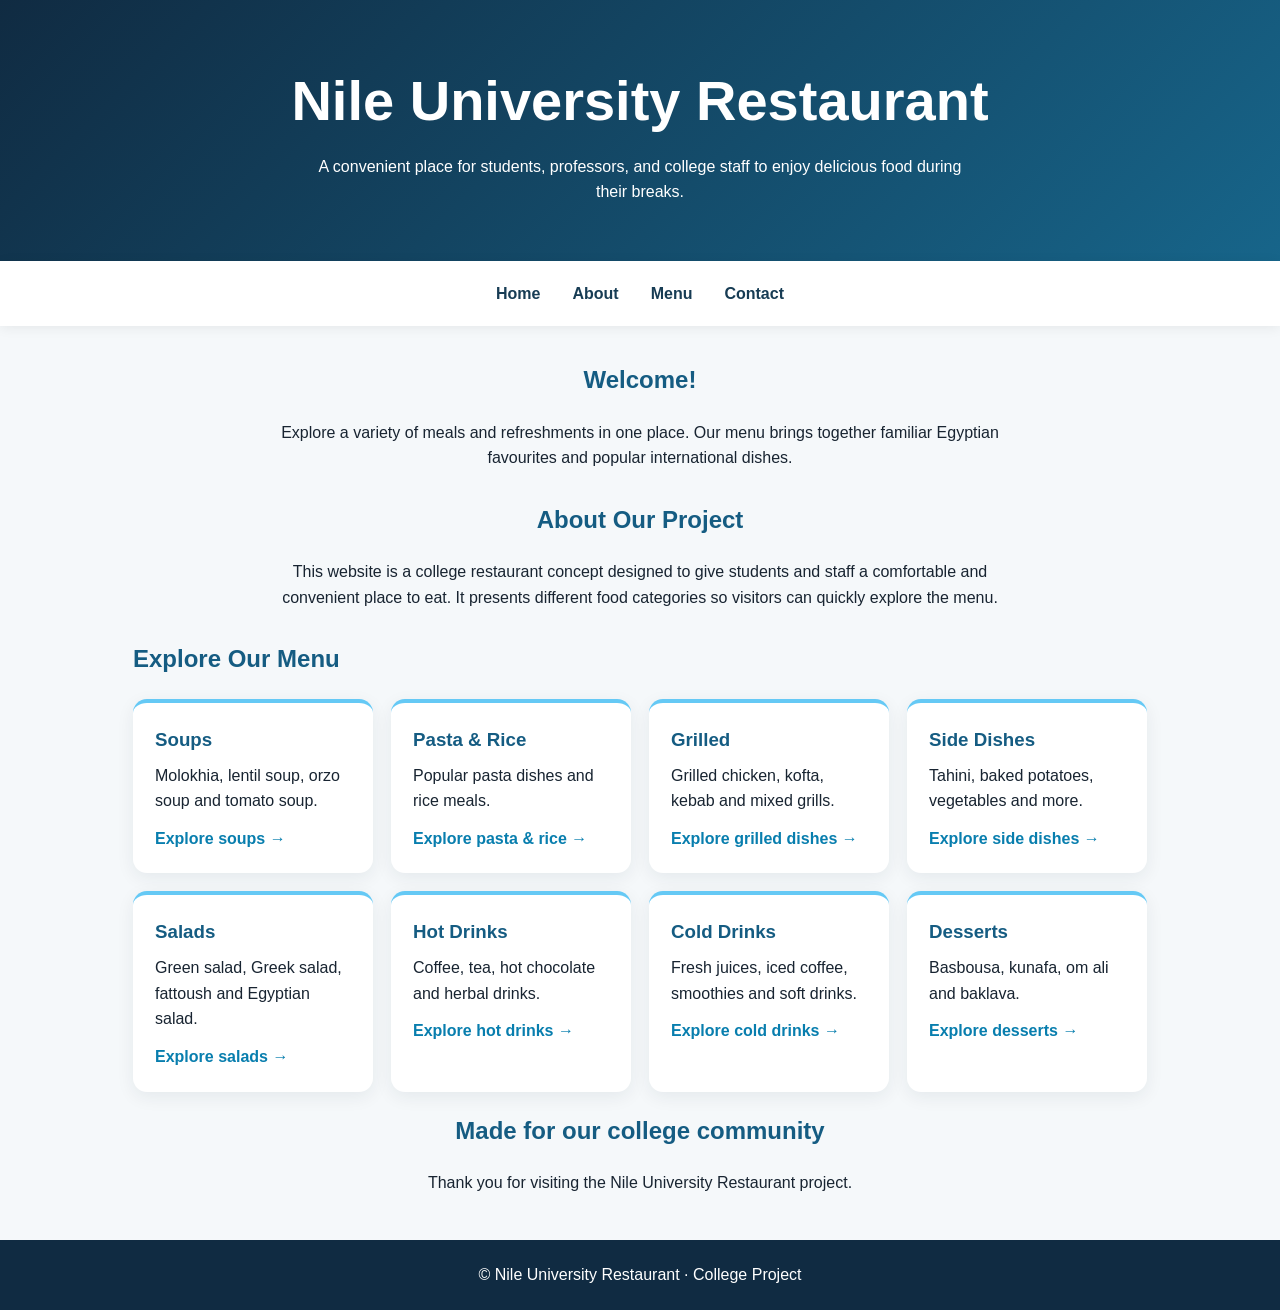
==== index.html @ 107f42c7 "Publish Nile University restaurant homepage" ====
<!doctype html>
<html lang="en">
<head>
<meta charset="utf-8"><meta name="viewport" content="width=device-width,initial-scale=1">
<title>Nile University Restaurant</title>
<style>
:root{--blue:#65C9F5;--ink:#182431;--paper:#f5f8fa}
*{box-sizing:border-box}html{scroll-behavior:smooth}body{margin:0;font-family:Arial,sans-serif;background:var(--paper);color:var(--ink);line-height:1.6}
header{background:linear-gradient(135deg,#102b42,#17658a);color:white;padding:56px 20px;text-align:center}
header h1{font-size:clamp(2rem,5vw,3.5rem);margin:0 0 8px}header p{margin:0 auto;max-width:650px}
nav{position:sticky;top:0;background:#fff;display:flex;gap:8px;justify-content:center;flex-wrap:wrap;padding:12px;box-shadow:0 2px 12px #0001;z-index:2}
nav a{color:#173c54;text-decoration:none;padding:8px 12px;border-radius:20px;font-weight:bold}nav a:hover{background:#e3f6ff}
main{max-width:1050px;margin:35px auto;padding:0 18px}.intro{text-align:center;max-width:760px;margin:0 auto 30px}
h2{color:#155c82}.grid{display:grid;grid-template-columns:repeat(auto-fit,minmax(220px,1fr));gap:18px}
.card{background:white;border-radius:14px;padding:22px;box-shadow:0 5px 18px #142b3a12;border-top:4px solid var(--blue)}
.card h3{margin:0 0 8px;color:#155c82}.card p{margin:0 0 12px}.card a{color:#087eae;font-weight:bold;text-decoration:none}
footer{text-align:center;background:#102b42;color:white;padding:22px;margin-top:45px}
</style></head>
<body>
<header><h1>Nile University Restaurant</h1><p>A convenient place for students, professors, and college staff to enjoy delicious food during their breaks.</p></header>
<nav><a href="#home">Home</a><a href="#about">About</a><a href="#menu">Menu</a><a href="#contact">Contact</a></nav>
<main id="home">
<section class="intro"><h2>Welcome!</h2><p>Explore a variety of meals and refreshments in one place. Our menu brings together familiar Egyptian favourites and popular international dishes.</p></section>
<section id="about" class="intro"><h2>About Our Project</h2><p>This website is a college restaurant concept designed to give students and staff a comfortable and convenient place to eat. It presents different food categories so visitors can quickly explore the menu.</p></section>
<section id="menu"><h2>Explore Our Menu</h2><div class="grid">
<article class="card"><h3>Soups</h3><p>Molokhia, lentil soup, orzo soup and tomato soup.</p><a href="Soup.html">Explore soups →</a></article>
<article class="card"><h3>Pasta &amp; Rice</h3><p>Popular pasta dishes and rice meals.</p><a href="Pasta%20and%20Rice.html">Explore pasta &amp; rice →</a></article>
<article class="card"><h3>Grilled</h3><p>Grilled chicken, kofta, kebab and mixed grills.</p><a href="Grilled.html">Explore grilled dishes →</a></article>
<article class="card"><h3>Side Dishes</h3><p>Tahini, baked potatoes, vegetables and more.</p><a href="Side%20Dish.html">Explore side dishes →</a></article>
<article class="card"><h3>Salads</h3><p>Green salad, Greek salad, fattoush and Egyptian salad.</p><a href="Salad.html">Explore salads →</a></article>
<article class="card"><h3>Hot Drinks</h3><p>Coffee, tea, hot chocolate and herbal drinks.</p><a href="Hot%20Drinks.html">Explore hot drinks →</a></article>
<article class="card"><h3>Cold Drinks</h3><p>Fresh juices, iced coffee, smoothies and soft drinks.</p><a href="Cold%20Drinks.html">Explore cold drinks →</a></article>
<article class="card"><h3>Desserts</h3><p>Basbousa, kunafa, om ali and baklava.</p><a href="Dessert.html">Explore desserts →</a></article>
</div></section>
<section id="contact" class="intro"><h2>Made for our college community</h2><p>Thank you for visiting the Nile University Restaurant project.</p></section>
</main><footer>© Nile University Restaurant · College Project</footer>
</body></html>
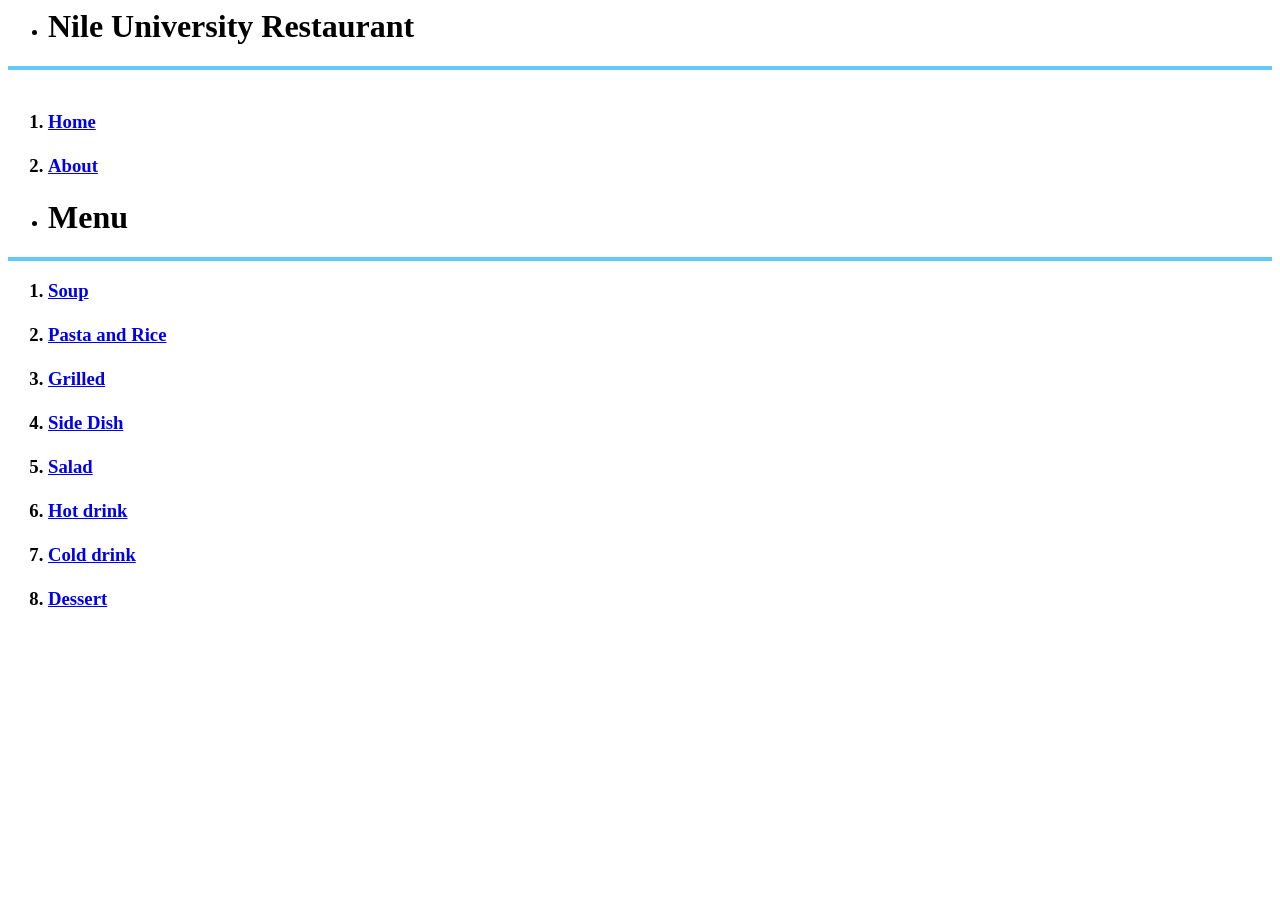
==== commit 6d65d137: "Use original Home page as GitHub Pages entry point" ====
--- a/index.html
+++ b/index.html
@@ -1,37 +1,50 @@
-<!doctype html>
-<html lang="en">
+<html>
 <head>
-<meta charset="utf-8"><meta name="viewport" content="width=device-width,initial-scale=1">
-<title>Nile University Restaurant</title>
-<style>
-:root{--blue:#65C9F5;--ink:#182431;--paper:#f5f8fa}
-*{box-sizing:border-box}html{scroll-behavior:smooth}body{margin:0;font-family:Arial,sans-serif;background:var(--paper);color:var(--ink);line-height:1.6}
-header{background:linear-gradient(135deg,#102b42,#17658a);color:white;padding:56px 20px;text-align:center}
-header h1{font-size:clamp(2rem,5vw,3.5rem);margin:0 0 8px}header p{margin:0 auto;max-width:650px}
-nav{position:sticky;top:0;background:#fff;display:flex;gap:8px;justify-content:center;flex-wrap:wrap;padding:12px;box-shadow:0 2px 12px #0001;z-index:2}
-nav a{color:#173c54;text-decoration:none;padding:8px 12px;border-radius:20px;font-weight:bold}nav a:hover{background:#e3f6ff}
-main{max-width:1050px;margin:35px auto;padding:0 18px}.intro{text-align:center;max-width:760px;margin:0 auto 30px}
-h2{color:#155c82}.grid{display:grid;grid-template-columns:repeat(auto-fit,minmax(220px,1fr));gap:18px}
-.card{background:white;border-radius:14px;padding:22px;box-shadow:0 5px 18px #142b3a12;border-top:4px solid var(--blue)}
-.card h3{margin:0 0 8px;color:#155c82}.card p{margin:0 0 12px}.card a{color:#087eae;font-weight:bold;text-decoration:none}
-footer{text-align:center;background:#102b42;color:white;padding:22px;margin-top:45px}
-</style></head>
-<body>
-<header><h1>Nile University Restaurant</h1><p>A convenient place for students, professors, and college staff to enjoy delicious food during their breaks.</p></header>
-<nav><a href="#home">Home</a><a href="#about">About</a><a href="#menu">Menu</a><a href="#contact">Contact</a></nav>
-<main id="home">
-<section class="intro"><h2>Welcome!</h2><p>Explore a variety of meals and refreshments in one place. Our menu brings together familiar Egyptian favourites and popular international dishes.</p></section>
-<section id="about" class="intro"><h2>About Our Project</h2><p>This website is a college restaurant concept designed to give students and staff a comfortable and convenient place to eat. It presents different food categories so visitors can quickly explore the menu.</p></section>
-<section id="menu"><h2>Explore Our Menu</h2><div class="grid">
-<article class="card"><h3>Soups</h3><p>Molokhia, lentil soup, orzo soup and tomato soup.</p><a href="Soup.html">Explore soups →</a></article>
-<article class="card"><h3>Pasta &amp; Rice</h3><p>Popular pasta dishes and rice meals.</p><a href="Pasta%20and%20Rice.html">Explore pasta &amp; rice →</a></article>
-<article class="card"><h3>Grilled</h3><p>Grilled chicken, kofta, kebab and mixed grills.</p><a href="Grilled.html">Explore grilled dishes →</a></article>
-<article class="card"><h3>Side Dishes</h3><p>Tahini, baked potatoes, vegetables and more.</p><a href="Side%20Dish.html">Explore side dishes →</a></article>
-<article class="card"><h3>Salads</h3><p>Green salad, Greek salad, fattoush and Egyptian salad.</p><a href="Salad.html">Explore salads →</a></article>
-<article class="card"><h3>Hot Drinks</h3><p>Coffee, tea, hot chocolate and herbal drinks.</p><a href="Hot%20Drinks.html">Explore hot drinks →</a></article>
-<article class="card"><h3>Cold Drinks</h3><p>Fresh juices, iced coffee, smoothies and soft drinks.</p><a href="Cold%20Drinks.html">Explore cold drinks →</a></article>
-<article class="card"><h3>Desserts</h3><p>Basbousa, kunafa, om ali and baklava.</p><a href="Dessert.html">Explore desserts →</a></article>
-</div></section>
-<section id="contact" class="intro"><h2>Made for our college community</h2><p>Thank you for visiting the Nile University Restaurant project.</p></section>
-</main><footer>© Nile University Restaurant · College Project</footer>
-</body></html>+
+<link rel="stylesheet" href="Home.css">
+
+<ul>
+   <title> Nile Restaurant </title>
+  <li>  <h1> Nile University Restaurant  <h1> </il>
+
+</ul>
+<hr style="border: 2px solid #65C9F5;">
+</head>
+<body> 
+<ol>
+<h3>
+<br>
+<li>  <a href="Home.html">    Home           </a>     </il> 
+<br> </br>
+<li>  <a href="About.html">           About       </a>  </il>
+</h3>
+ </ol>
+          
+<ul>
+
+ <li>  <h1> Menu  <h1> </il>
+
+</ul>
+<hr style="border: 2px solid #65C9F5;">
+<h3>
+ <ol>
+<li>  <a href="Soup.html">         Soup      </a>     </il>
+<br> </br>
+<li>  <a href="Pasta and Rice.html">         Pasta and Rice    </a>     </il>
+<br> </br>
+<li>  <a href="Grilled.html">       Grilled     </a>     </il>
+<br> </br>
+<li>  <a href="Side Dish.html">         Side Dish     </a>     </il>
+<br> </br>
+<li>  <a href="Salad.html">         Salad    </a>     </il>
+<br> </br>
+<li>  <a href="Hot Drinks.html">       Hot drink    </a>     </il>
+<br> </br>
+<li>  <a href="Cold Drinks.html">        Cold drink    </a>     </il>
+<br> </br>
+<li>  <a href="Dessert.html">         Dessert      </a>     </il>
+<br> </br>
+
+
+</h3>
+</ol>
